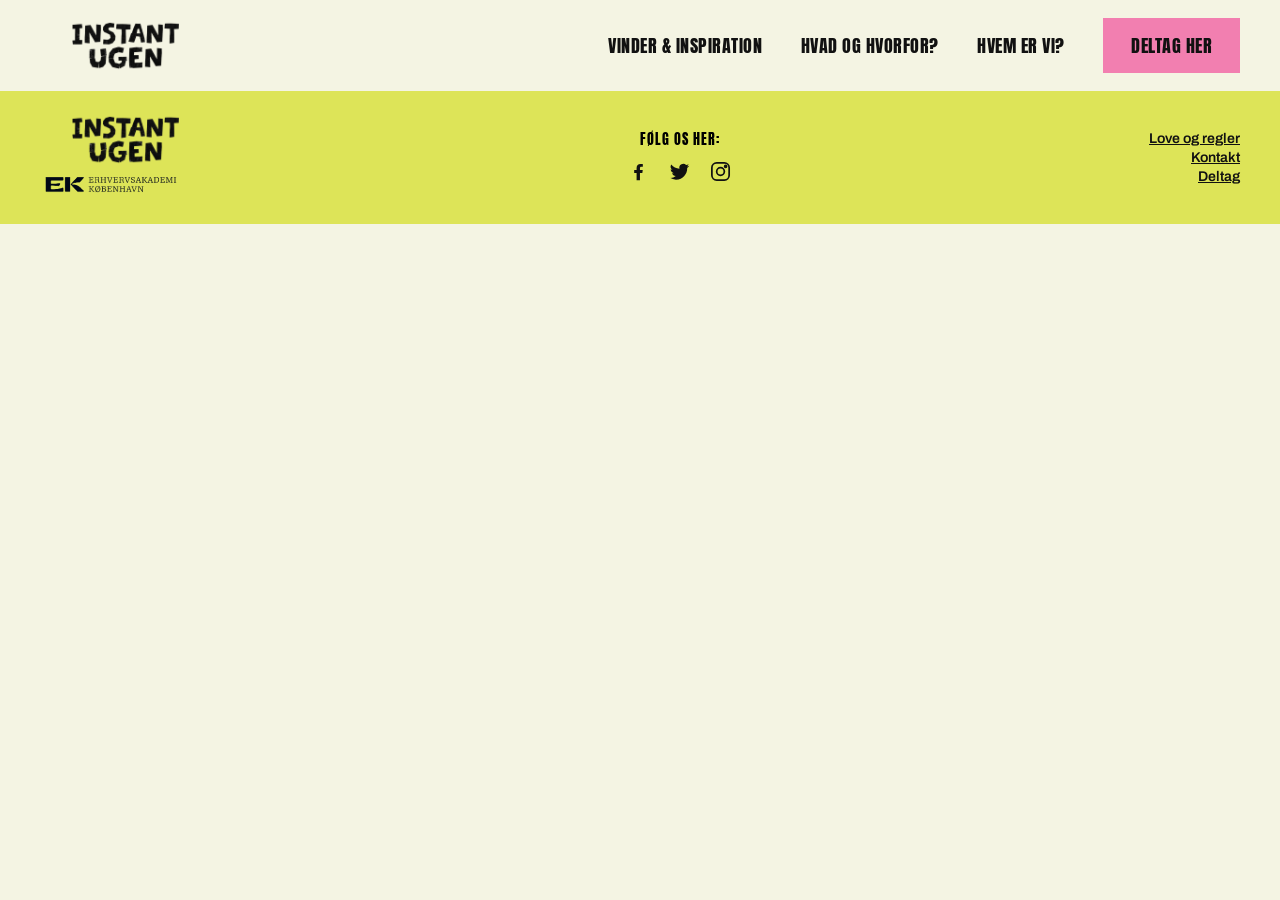
==== deltag.html @ 7922cf74 "Add initial HTML and CSS files for the project - Created deltag.html, index.html, and inspiration.ht" ====
<!DOCTYPE html>
<html lang="da">
<head>
    <meta charset="UTF-8">
    <meta name="viewport" content="width=device-width, initial-scale=1.0">
    <title>Deltag</title>
         <link rel="stylesheet" href="css/generel.css" />
    <style>
      @import url("https://fonts.googleapis.com/css2?family=Anton&family=Archivo:wght@600;700&display=swap");
    </style>
<body>
  <header class="site-header">
      <div class="logo"><img src="/billeder/logo.png" alt="logo" /></div>

      <button
        class="burger"
        id="burgerBtn"
        aria-label="Åbn menu"
        aria-expanded="false"
        aria-controls="mainNav"
      >
        <span></span>
        <span></span>
        <span></span>
      </button>

      <nav id="mainNav">
        <a href="/inspiration.html">Vinder & Inspiration</a>
        <a href="/index.html">Hvad og hvorfor?</a>
        <a href="/index.html">Hvem er vi?</a>
        <a href="/deltag.html" class="cta">Deltag her</a>
      </nav>
    </header>
    <main>
      <section></section>
    </main>
    <footer class="site-footer">
      <div class="logo">
        <img src="/billeder/logo.png" alt="logo" />
        <small><img src="/billeder/eklogo.png" alt="eklogo" /></small>
      </div>

      <div class="follow">
        <p>FØLG OS HER:</p>
        <div class="social-icons">
          <a href="#" aria-label="Facebook">
            <svg viewBox="0 0 24 24" fill="currentColor">
              <path
                d="M13.5 21v-7.5h2.5l.4-3H13.5V8.5c0-.9.25-1.5 1.55-1.5H16.5V4.35C16.2 4.3 15.2 4.2 14 4.2c-2.4 0-4 1.45-4 4.15V10.5H7.5v3H10V21h3.5z"
              />
            </svg>
          </a>
          <a href="#" aria-label="Twitter">
            <svg viewBox="0 0 24 24" fill="currentColor">
              <path
                d="M22 5.9c-.7.3-1.5.6-2.3.7.8-.5 1.5-1.3 1.8-2.3-.8.5-1.7.8-2.6 1a4.1 4.1 0 0 0-7 3.7A11.6 11.6 0 0 1 3.4 4.6a4.1 4.1 0 0 0 1.3 5.5c-.7 0-1.3-.2-1.9-.5v.1c0 2 1.4 3.6 3.3 4a4.1 4.1 0 0 1-1.9.1c.5 1.6 2 2.8 3.9 2.9A8.3 8.3 0 0 1 2 18.6a11.6 11.6 0 0 0 6.3 1.9c7.5 0 11.7-6.3 11.7-11.7v-.5c.8-.6 1.5-1.3 2-2.1z"
              />
            </svg>
          </a>
          <a href="#" aria-label="Instagram">
            <svg
              viewBox="0 0 24 24"
              fill="none"
              stroke="currentColor"
              stroke-width="1.8"
            >
              <rect x="3" y="3" width="18" height="18" rx="5" />
              <circle cx="12" cy="12" r="4" />
              <circle cx="17.3" cy="6.7" r="1" />
            </svg>
          </a>
        </div>
      </div>

      <div class="legal-links">
        <a href="#">Love og regler</a>
        <a href="#">Kontakt</a>
        <a href="#">Deltag</a>
      </div>
    </footer>
    <script>
      const burgerBtn = document.getElementById("burgerBtn");
      const mainNav = document.getElementById("mainNav");

      burgerBtn.addEventListener("click", () => {
        const isOpen = mainNav.classList.toggle("open");
        burgerBtn.classList.toggle("open");
        burgerBtn.setAttribute("aria-expanded", isOpen);
      });
    </script>
</body>
</html>
---- css/generel.css ----
body {
  margin: 0;
  font-family: "Archivo", sans-serif;
  background: #f4f4e3;
}

a {
  color: #111;
  text-decoration: underline;
}

.logo {
  display: flex;
  flex-direction: column;

  width: 170px;
}

.logo small {
  display: flex;
  align-items: center;
  gap: 4px;
  margin-top: 6px;
}

/* FOOTER  */
.site-footer {
  background: #dde458;
  padding: clamp(14px, 2.5vw, 22px) clamp(16px, 4vw, 40px);
  display: flex;
  align-items: center;
  justify-content: space-between;
  flex-wrap: wrap;
  row-gap: 16px;
  column-gap: clamp(16px, 3vw, 40px);
}

.site-footer .follow {
  text-align: center;
  flex-shrink: 0;
}
/* følg os her tekst */
.site-footer .follow p {
  margin: 0 0 10px;
  font-family: "Anton", sans-serif;
  font-size: clamp(12px, 1.1vw, 15px);
  letter-spacing: 1px;
  white-space: nowrap;
}

/* ikoner */
.site-footer .social-icons {
  display: flex;
  gap: 18px;
  justify-content: center;
}

.site-footer .social-icons svg {
  width: clamp(20px, 1.8vw, 26px);
  height: clamp(20px, 1.8vw, 26px);
}
/* links til footer skrift*/
.site-footer .legal-links {
  display: flex;
  flex-direction: column;
  gap: 4px;
  font-size: clamp(13px, 1.1vw, 15px);
  font-weight: 600;
  text-align: right;
  flex-shrink: 0;
}

/* ====== HEADER (bottom cream bar with nav in the design) ====== */
.site-header {
  background: #f4f4e3;
  padding: clamp(12px, 2.2vw, 18px) clamp(16px, 4vw, 40px);
  display: flex;
  align-items: center;
  justify-content: space-between;
  flex-wrap: wrap;
  row-gap: 14px;
  column-gap: clamp(16px, 3vw, 40px);
  position: relative;
}
/* links i header  */
.site-header nav {
  display: flex;
  align-items: center;
  flex-wrap: wrap;
  row-gap: 10px;
  column-gap: clamp(16px, 3vw, 40px);
}

/* links i header skrift */
.site-header nav a {
  font-family: "Anton", sans-serif;
  font-size: clamp(15px, 1.4vw, 20px);
  letter-spacing: 0.5px;
  text-transform: uppercase;
  text-decoration: none;
  color: #111;
  white-space: nowrap;
}

/* deltagherknap */
.site-header .cta {
  background: #f27fb0;
  color: #111;
  font-family: "Anton", sans-serif;
  font-size: clamp(15px, 1.4vw, 20px);
  text-transform: uppercase;
  text-decoration: none;
  padding: clamp(10px, 1.4vw, 14px) clamp(18px, 2.4vw, 28px);
  white-space: nowrap;
  flex-shrink: 0;
}
/* burger-knap, skjult på desktop */
.burger {
  display: none;
  flex-direction: column;
  justify-content: space-between;
  width: 28px;
  height: 20px;
  background: none;
  border: none;
  cursor: pointer;
  padding: 0;
}

.burger span {
  display: block;
  height: 3px;
  background: #111;
  border-radius: 2px;
  transition:
    transform 0.25s ease,
    opacity 0.25s ease;
}

/* X-animation når menuen er åben */
.burger.open span:nth-child(1) {
  transform: translateY(8.5px) rotate(45deg);
}
.burger.open span:nth-child(2) {
  opacity: 0;
}
.burger.open span:nth-child(3) {
  transform: translateY(-8.5px) rotate(-45deg);
}

@media (max-width: 768px) {
  .burger {
    display: flex;
  }

  .site-header nav {
    display: none;
    flex-direction: column;
    align-items: flex-start;
    width: 100%;
    gap: 14px;
    margin-top: 14px;
  }

  .site-header nav.open {
    display: flex;
  }
}
/* Below this, stack everything vertically (true small-screen fallback) */
@media (max-width: 560px) {
  .site-footer {
    flex-direction: column;
    align-items: flex-start;
  }
  .site-footer .follow,
  .site-header .cta {
    align-self: flex-start;
  }
  .site-footer .legal-links {
    text-align: left;
  }
}
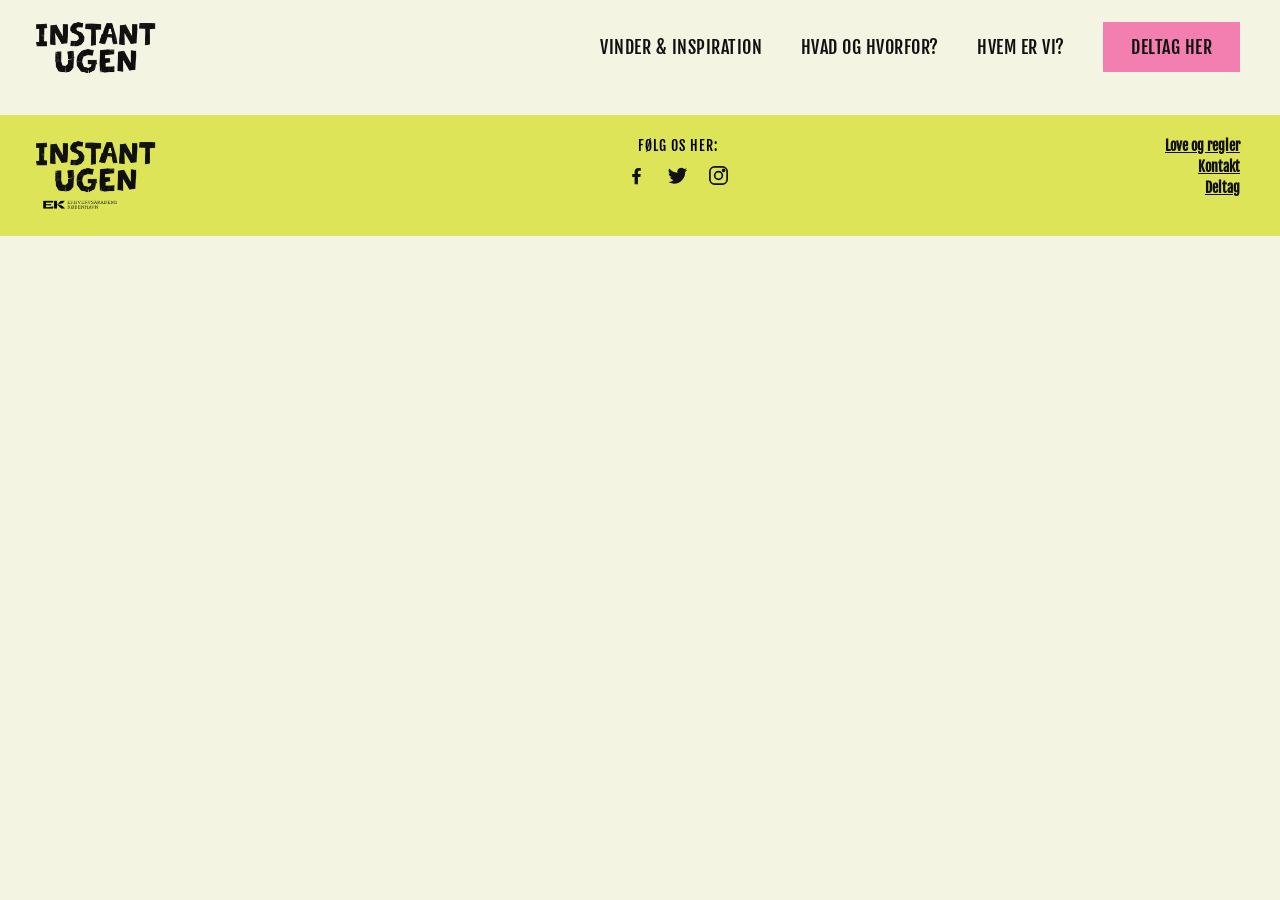
==== commit 49cad45b: "Update font styles and enhance layout for consistency across pages" ====
--- a/deltag.html
+++ b/deltag.html
@@ -6,8 +6,8 @@
     <title>Deltag</title>
          <link rel="stylesheet" href="css/generel.css" />
     <style>
-      @import url("https://fonts.googleapis.com/css2?family=Anton&family=Archivo:wght@600;700&display=swap");
-    </style>
+      
+     @import url("https://fonts.googleapis.com/css2?family=Dela+Gothic+One&family=Fjalla+One&display=swap");</style>
 <body>
   <header class="site-header">
       <div class="logo"><img src="/billeder/logo.png" alt="logo" /></div>
--- a/css/generel.css
+++ b/css/generel.css
@@ -1,9 +1,24 @@
+/* generel tekst */
+h1{
+  font-family: "fjalla one", sans-serif;
+  font-size: 40pt;
+  letter-spacing: 1px;
+}h2{
+  font-family: "fjalla one", sans-serif;
+  font-size: 30pt;
+  letter-spacing: 1px;}
+  h3{font-family: "fjalla one", sans-serif;
+  font-size: 20pt;
+  letter-spacing: 1px;}
+p {font-family: "inter", sans-serif;
+  font-size: 12pt;}
+  
 body {
   margin: 0;
-  font-family: "Archivo", sans-serif;
+  font-family: "fjalla one", sans-serif;
   background: #f4f4e3;
 }
-
+main{margin:20px;}
 a {
   color: #111;
   text-decoration: underline;
@@ -12,15 +27,20 @@
 .logo {
   display: flex;
   flex-direction: column;
-
-  width: 170px;
+  width: 190px;
+  margin-left: -40px;
 }
 
 .logo small {
   display: flex;
   align-items: center;
   gap: 4px;
-  margin-top: 6px;
+  margin-top: 2px;
+}
+
+.logo small img {
+  width: 80px;
+   margin-left: 40px;
 }
 
 /* FOOTER  */
@@ -28,7 +48,6 @@
   background: #dde458;
   padding: clamp(14px, 2.5vw, 22px) clamp(16px, 4vw, 40px);
   display: flex;
-  align-items: center;
   justify-content: space-between;
   flex-wrap: wrap;
   row-gap: 16px;
@@ -42,7 +61,7 @@
 /* følg os her tekst */
 .site-footer .follow p {
   margin: 0 0 10px;
-  font-family: "Anton", sans-serif;
+  font-family: "fjalla one", sans-serif;
   font-size: clamp(12px, 1.1vw, 15px);
   letter-spacing: 1px;
   white-space: nowrap;
@@ -70,7 +89,7 @@
   flex-shrink: 0;
 }
 
-/* ====== HEADER (bottom cream bar with nav in the design) ====== */
+/* HEADER */
 .site-header {
   background: #f4f4e3;
   padding: clamp(12px, 2.2vw, 18px) clamp(16px, 4vw, 40px);
@@ -80,7 +99,8 @@
   flex-wrap: wrap;
   row-gap: 14px;
   column-gap: clamp(16px, 3vw, 40px);
-  position: relative;
+  position: sticky;
+  top: 0;
 }
 /* links i header  */
 .site-header nav {
@@ -93,7 +113,7 @@
 
 /* links i header skrift */
 .site-header nav a {
-  font-family: "Anton", sans-serif;
+  font-family: "fjalla one", sans-serif;
   font-size: clamp(15px, 1.4vw, 20px);
   letter-spacing: 0.5px;
   text-transform: uppercase;
@@ -106,7 +126,7 @@
 .site-header .cta {
   background: #f27fb0;
   color: #111;
-  font-family: "Anton", sans-serif;
+  font-family: "fjalla one", sans-serif;
   font-size: clamp(15px, 1.4vw, 20px);
   text-transform: uppercase;
   text-decoration: none;
@@ -166,8 +186,8 @@
     display: flex;
   }
 }
-/* Below this, stack everything vertically (true small-screen fallback) */
-@media (max-width: 560px) {
+
+@media (max-width: 500px) {
   .site-footer {
     flex-direction: column;
     align-items: flex-start;
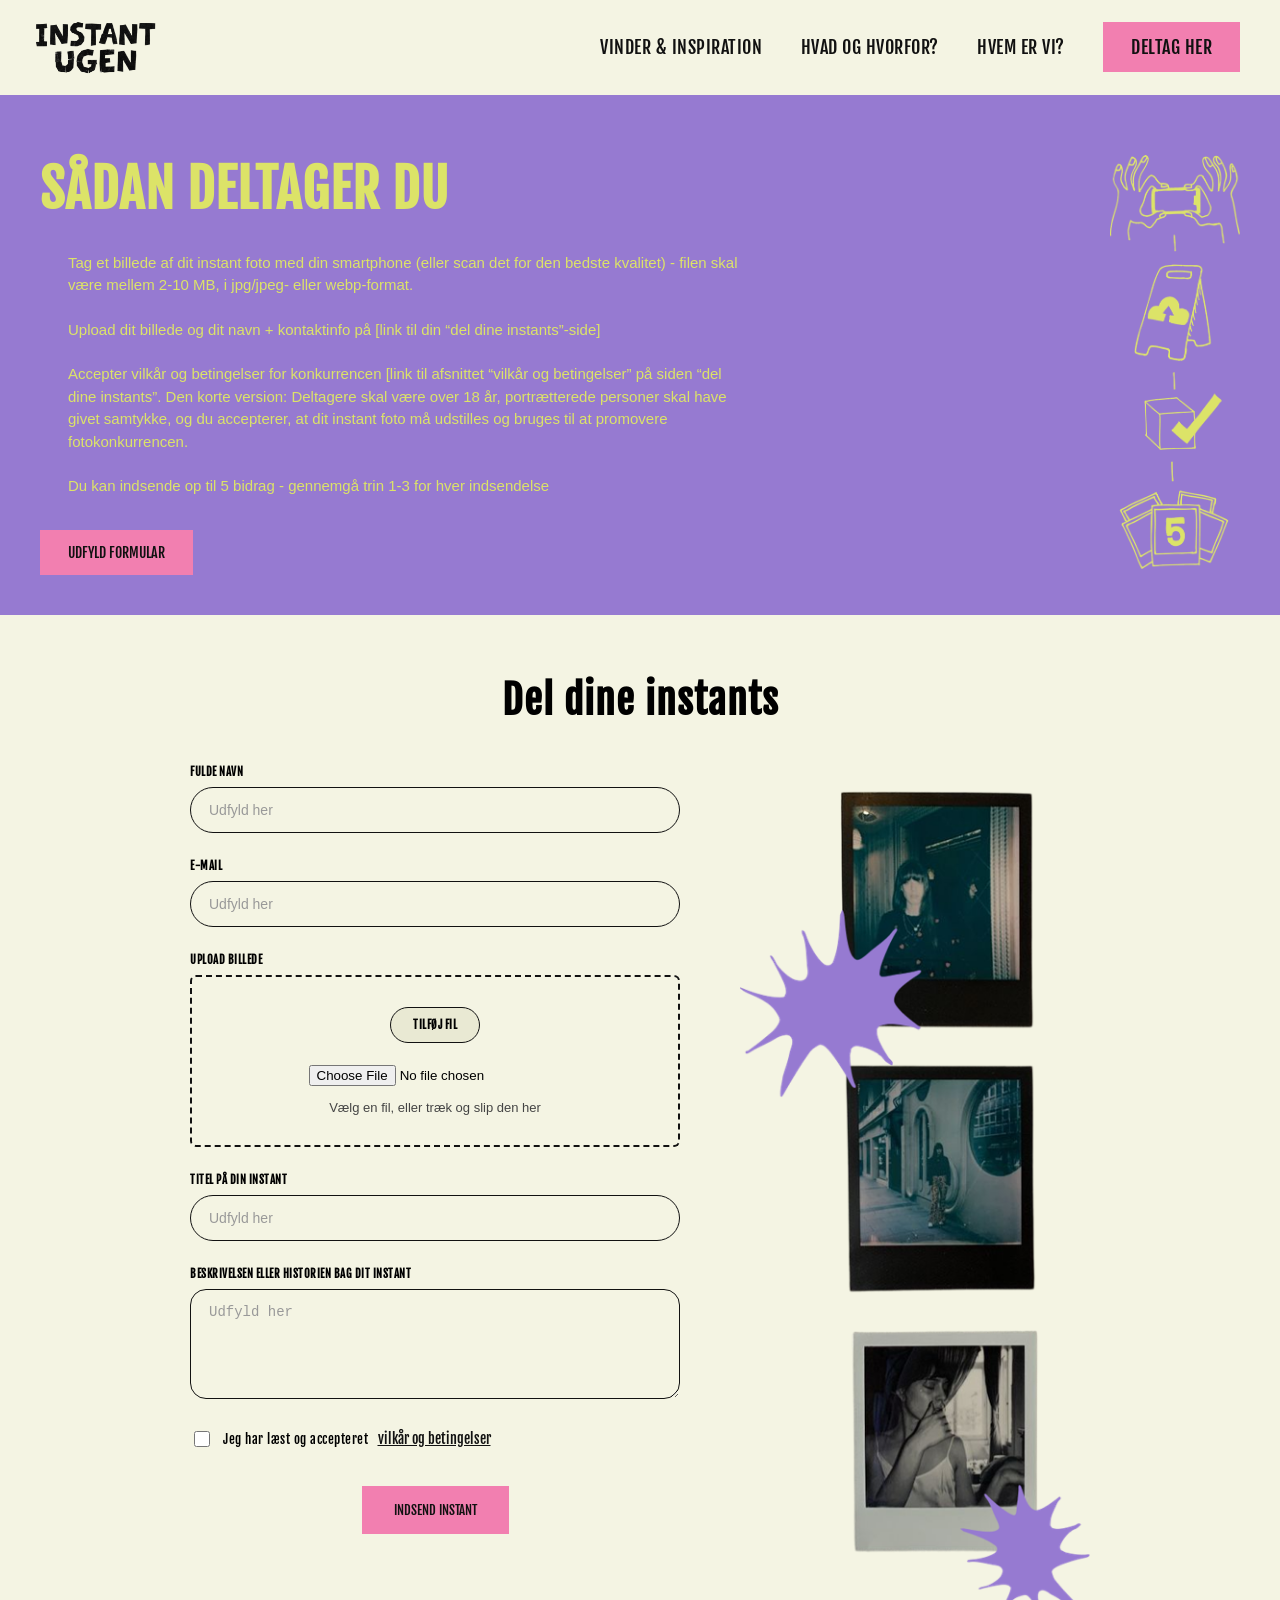
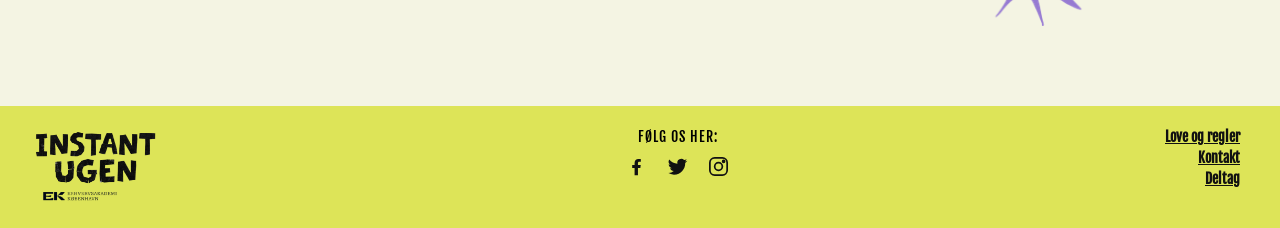
==== commit e63c75e2: "Refactor code structure for improved readability and maintainability" ====
--- a/deltag.html
+++ b/deltag.html
@@ -5,6 +5,7 @@
     <meta name="viewport" content="width=device-width, initial-scale=1.0">
     <title>Deltag</title>
          <link rel="stylesheet" href="css/generel.css" />
+         <link rel="stylesheet" href="css/deltag.css" />
     <style>
       
      @import url("https://fonts.googleapis.com/css2?family=Dela+Gothic+One&family=Fjalla+One&display=swap");</style>
@@ -32,15 +33,97 @@
       </nav>
     </header>
     <main>
-      <section></section>
-    </main>
-    <footer class="site-footer">
-      <div class="logo">
-        <img src="/billeder/logo.png" alt="logo" />
-        <small><img src="/billeder/eklogo.png" alt="eklogo" /></small>
+      <section class="deltaghowto">
+        <div class="content1"><h1>SÅDAN DELTAGER DU</h1>
+        <p>Tag et billede af dit instant foto med din smartphone (eller scan det for den bedste kvalitet) - filen skal være mellem 2-10 MB, i jpg/jpeg- eller webp-format.</p>
+        <p>Upload dit billede og dit navn + kontaktinfo på [link til din “del dine instants”-side]</p>
+        <p>Accepter vilkår og betingelser for konkurrencen [link til afsnittet “vilkår og betingelser” på siden “del dine instants”. Den korte version: Deltagere skal være over 18 år, portrætterede personer skal have givet samtykke, og du accepterer, at dit instant foto må udstilles og bruges til at promovere fotokonkurrencen.</p>
+        <p>Du kan indsende op til 5 bidrag - gennemgå trin 1-3 for hver indsendelse</p><a href="#" class="cta-deltag">Udfyld formular</a></div>
+        <div class="infografik"><img src="/billeder/infografik.png" alt="infografik" /></div>
+      </section>
+    <div class="instants-wrap">
+  <div class="instants-grid">
+
+    <section class="delinstants">
+  <h2>Del dine instants</h2>
+
+  <div class="delinstants-wrap">
+    <form class="instant-form" id="instantsForm">
+      <div class="field">
+        <label for="fullName">Fulde navn</label>
+        <input type="text" id="fullName" name="fullName" placeholder="Udfyld her" required>
       </div>
 
-      <div class="follow">
+      <div class="field">
+        <label for="email">E-mail</label>
+        <input type="email" id="email" name="email" placeholder="Udfyld her" required>
+      </div>
+
+      <div class="field">
+        <label for="fileInput">Upload billede</label>
+        <div class="upload-box" id="uploadBox">
+          <label class="upload-btn" for="fileInput">Tilføj fil</label>
+          <input type="file" id="fileInput" name="fileInput" accept="image/*">
+          <p id="uploadHint">Vælg en fil, eller træk og slip den her</p>
+        </div>
+      </div>
+
+      <div class="field">
+        <label for="instantTitle">Titel på din instant</label>
+        <input type="text" id="instantTitle" name="instantTitle" placeholder="Udfyld her">
+      </div>
+
+      <div class="field">
+        <label for="instantDescription">Beskrivelsen eller historien bag dit instant</label>
+        <textarea id="instantDescription" name="instantDescription" placeholder="Udfyld her"></textarea>
+      </div>
+
+<div class="checkbox-row">
+  <input type="checkbox" id="terms" name="terms" required>
+  <label for="terms">Jeg har læst og accepteret <button type="button" class="terms-link" id="openTerms">vilkår og betingelser</button></label>
+</div>
+
+      <button type="submit" class="cta-indsend">Indsend instant</button>
+    </form>
+
+    <div class="formular-billede">
+      <img src="/billeder/formularpic1.png" alt="Stak af polaroidbilleder">
+    </div>
+  </div>
+  <div class="terms-modal" id="termsModal">
+  <div class="terms-modal-content">
+    <button class="terms-modal-close" id="closeTerms" aria-label="Luk">&times;</button>
+    <h2>Vilkår og betingelser</h2>
+   
+   <p>Deltagelse</p>
+      <p>Deltagere skal være over 18 år, portrætterede personer skal have givet samtykke,
+      og du accepterer, at dit instant foto må udstilles og bruges til at promovere fotokonkurrencen.
+    </p>
+    </strong><p>Instant foto</p>
+    <p>Hver indsendelse skal være et analogt instant-foto - ikke en digital montage lavet i et fotoredigeringsprogram. Instant-fotoet kan laves på forskellige måder; med analoge instant-kameraer, digitale instant-kameraer som f.eks. Fujifilm EVO eller scan-og-print-udstyr som f.eks. Polaroid Lab. Instant-fotoet må gerne manipuleres med analoge processer - arrangørerne opfordrer til at eksperimentere med instant fotografering. Indsendelsen kan skildre instant-fotoet på mange måder: Som en flad scanning med eller uden instant-rammen, som et foto, der viser instantet i en ramme, på væggen osv. Instant-fotoet behøver ikke kun at være ét foto: Det kan være et panorama eller en collage af flere instants, der udgør én indsendelse. Så der er en vis kunstnerisk frihed</p>   
+ <h3>Samtykke</h3>
+ <p>Det er ikke tilladt at uploade fotografier af personer, der ikke har givet samtykke til offentliggørelsen af ​​billedet. Billeder af personer i private eller pinlige situationer, uanset om de er fotograferet på et offentligt sted, er ikke tilladt.
+</p><h3>Juridiske aspekter</h3>
+<p>Arrangørerne forbeholder sig retten til at diskvalificere enhver deltager, der overtræder disse betingelser. Arrangørerne påtager sig intet ansvar for tab, skade eller personskade, der måtte opstå som følge af deltagelse i konkurrencen eller brug af præmier. Deltagerne fritager arrangørerne for ethvert krav, søgsmål eller ansvar i forbindelse med deres deltagelse i konkurrencen.</p>
+ <h3>Antal bidrag</h3>
+ <p>Du kan deltage i konkurrencen med i alt fem bidrag.</p>
+<h3>Brugsrettigheder</h3><p>Ved at indsende et eller flere billeder og dermed deltage i konkurrencen accepterer du, at billedet må bruges til promovering af fotokonkurrencen og muligvis i fysiske udstillingslokaler bagefter. Arrangørerne vil kreditere deltagerne, hvor det er praktisk og rimeligt muligt.</p></div>
+<h3>
+Ophavsret</h3><p>Du skal være fotografen af de indsendte instant fotos samt have rettighederne til at offentliggøre dem. Billederne skal være fri for tredjepartsrettigheder. Som deltager beholder du ophavsretten til de indsendte fotos. Ved at indsende fotos til konkurrencen giver du arrangørerne en ikke-eksklusiv licens til at bruge, reproducere og offentliggøre de indsendte fotos i forbindelse med promoveringen af ​​konkurrencen, herunder på sociale medieplatforme, hjemmesider og i trykte materialer. Arrangørerne vil kreditere deltagerne, hvor det er praktisk og rimeligt.
+</p><h3>Annoncering af vinderne</h3>
+<p>Vinderne af konkurrencen vil blive annonceret på Instant Ugens officielle hjemmeside og/eller sociale medieplatforme. Ved at deltage i konkurrencen giver du samtykke til offentliggørelse af navn samt at indsendte fotos bruges til markedsføring af konkurrencen.</p></div>
+</section>
+
+
+</main>
+
+<footer class="site-footer">
+  <div class="logo">
+    <img src="/billeder/logo.png" alt="logo" />
+    <small><img src="/billeder/eklogo.png" alt="eklogo" /></small>
+  </div>
+
+<div class="follow">
         <p>FØLG OS HER:</p>
         <div class="social-icons">
           <a href="#" aria-label="Facebook">
@@ -72,12 +155,12 @@
         </div>
       </div>
 
-      <div class="legal-links">
-        <a href="#">Love og regler</a>
-        <a href="#">Kontakt</a>
-        <a href="#">Deltag</a>
-      </div>
-    </footer>
+  <div class="legal-links">
+    <a href="#">Love og regler</a>
+    <a href="#">Kontakt</a>
+    <a href="#">Deltag</a>
+  </div>
+</footer>
     <script>
       const burgerBtn = document.getElementById("burgerBtn");
       const mainNav = document.getElementById("mainNav");
@@ -87,6 +170,25 @@
         burgerBtn.classList.toggle("open");
         burgerBtn.setAttribute("aria-expanded", isOpen);
       });
+      const termsModal = document.getElementById("termsModal");
+const openTerms = document.getElementById("openTerms");
+const closeTerms = document.getElementById("closeTerms");
+
+openTerms.addEventListener("click", () => {
+  termsModal.classList.add("open");
+});
+
+closeTerms.addEventListener("click", () => {
+  termsModal.classList.remove("open");
+});
+
+// Luk hvis man klikker udenfor selve boksen
+termsModal.addEventListener("click", (e) => {
+  if (e.target === termsModal) {
+    termsModal.classList.remove("open");
+  }
+});
     </script>
+    
 </body>
 </html>
--- a/css/generel.css
+++ b/css/generel.css
@@ -1,24 +1,34 @@
 /* generel tekst */
-h1{
+h1 {
   font-family: "fjalla one", sans-serif;
   font-size: 40pt;
   letter-spacing: 1px;
-}h2{
+}
+h2 {
   font-family: "fjalla one", sans-serif;
   font-size: 30pt;
-  letter-spacing: 1px;}
-  h3{font-family: "fjalla one", sans-serif;
+  letter-spacing: 1px;
+}
+
+h3 {
+  font-family: "fjalla one", sans-serif;
   font-size: 20pt;
-  letter-spacing: 1px;}
-p {font-family: "inter", sans-serif;
-  font-size: 12pt;}
-  
+  letter-spacing: 1px;
+}
+
+p {
+  font-family: "inter", sans-serif;
+  font-size: 12pt;
+}
+
 body {
   margin: 0;
   font-family: "fjalla one", sans-serif;
   background: #f4f4e3;
 }
-main{margin:20px;}
+main {
+  margin: 20px;
+}
 a {
   color: #111;
   text-decoration: underline;
@@ -40,7 +50,7 @@
 
 .logo small img {
   width: 80px;
-   margin-left: 40px;
+  margin-left: 40px;
 }
 
 /* FOOTER  */
@@ -191,6 +201,8 @@
   .site-footer {
     flex-direction: column;
     align-items: flex-start;
+    display: grid;
+    grid-template-columns: 1fr 1fr 1fr;
   }
   .site-footer .follow,
   .site-header .cta {
--- a/css/deltag.css
+++ b/css/deltag.css
@@ -0,0 +1,283 @@
+.deltaghowto {
+  display: flex;
+  justify-content: space-between;
+  align-items: flex-start;
+  background-color: #967ad1;
+  padding: 60px 40px;
+  gap: 40px;
+  margin: -20px;
+}
+
+.content1 {
+  /* width: 50%; */
+  max-width: 700px;
+  padding: 0;
+}
+
+.content1 h1 {
+  color: #dce368;
+  margin: 0 0 30px;
+  letter-spacing: 1px;
+}
+
+/* bullet-punkter ud af de almindelige <p>-tags */
+.content1 p {
+  color: #dce368;
+  font-size: 15px;
+  line-height: 1.5;
+  margin: 0 0 22px;
+  padding-left: 28px;
+}
+
+/* knappen */
+.cta-deltag {
+  display: inline-block;
+  margin-top: 10px;
+  background: #f27fb0;
+  color: #111;
+  font-size: 14px;
+  text-transform: uppercase;
+  text-decoration: none;
+  padding: 14px 28px;
+}
+.cta-deltag:hover {
+  background: #f4e3f0;
+  color: #111;
+  text-decoration: none;
+}
+.infografik {
+  display: flex;
+  place-content: center;
+  width: 130px;
+  flex-shrink: 0;
+}
+
+.infografik img {
+  max-width: 100%;
+  height: auto;
+}
+
+@media (max-width: 768px) {
+  .deltaghowto {
+    background-color: #967ad1;
+    flex-direction: column;
+    align-items: center;
+  }
+  .content1 {
+    max-width: 100%;
+  }
+  .content1 p {
+    padding-left: 0;
+  }
+  .infografik {
+    width: 100px;
+    display: none;
+  }
+}
+
+.delinstants {
+  background: #f4f4e3;
+  padding: 60px 20px 80px;
+  text-align: center;
+  margin:-20px;
+}
+
+.delinstants h2 {
+  letter-spacing: 1px;
+  margin: 0 0 40px;
+}
+
+/* wrapper: form + billede side om side */
+.delinstants-wrap {
+  display: flex;
+  justify-content: center;
+  align-items: flex-start;
+  gap: 60px;
+  max-width: 900px;
+  margin: 0 auto;
+  text-align: left;
+}
+
+/* form */
+.instant-form {
+  width: 100%;
+  /* max-width: 380px; */
+  display: flex;
+  flex-direction: column;
+  gap: 26px;
+}
+
+.field label,
+.checkbox-row label {
+  display: block;
+  font-weight: 700;
+  font-size: 11px;
+  text-transform: uppercase;
+  letter-spacing: 0.5px;
+  margin-bottom: 8px;
+}
+
+.instant-form input[type="text"],
+.instant-form input[type="email"],
+.instant-form textarea {
+  width: 100%;
+  box-sizing: border-box;
+  border: 1.5px solid #111;
+  border-radius: 24px;
+  padding: 14px 18px;
+  font-size: 14px;
+  background: #f4f4e3;
+  color: #111;
+}
+
+.instant-form textarea {
+  border-radius: 16px;
+  resize: vertical;
+  min-height: 110px;
+}
+
+.instant-form input::placeholder,
+.instant-form textarea::placeholder {
+  color: #999;
+}
+
+/* upload boks */
+.upload-box {
+  border: 2px dashed #111;
+  border-radius: 6px;
+  padding: 30px 20px;
+  display: flex;
+  flex-direction: column;
+  align-items: center;
+  gap: 14px;
+  text-align: center;
+}
+
+.upload-btn {
+  background: #e9e9d3;
+  border: 1px solid #111;
+  border-radius: 20px;
+  padding: 10px 22px;
+  font-weight: 700;
+  font-size: 13px;
+  cursor: pointer;
+}
+
+.upload-box p {
+  margin: 0;
+  font-size: 13px;
+  color: #444;
+}
+
+/* checkbox */
+.checkbox-row {
+  display: flex;
+  align-items: flex-start;
+  gap: 10px;
+}
+
+.checkbox-row label {
+  margin: 0;
+  font-weight: 400;
+  text-transform: none;
+  font-size: 13px;
+}
+
+.checkbox-row input[type="checkbox"] {
+  width: 16px;
+  height: 16px;
+  margin-top: 2px;
+  flex-shrink: 0;
+}
+
+.checkbox-row a {
+  font-weight: 700;
+}
+
+/* submit-knap */
+.cta-indsend {
+  align-self: center;
+  background: #f27fb0;
+  border: none;
+  color: #111;
+  font-family: "fjalla one", sans-serif;
+  font-size: 13px;
+  text-transform: uppercase;
+  padding: 16px 32px;
+  cursor: pointer;
+  margin-top: 10px;
+}
+
+/* billedet ved siden af formularen */
+.formular-billede {
+  flex-shrink: 0;
+  max-width: 350px;
+}
+
+.formular-billede img {
+  max-width: 100%;
+  height: auto;
+  display: block;
+  border-radius: 8px;
+}
+
+/* mobil: stak i stedet for side om side */
+@media (max-width: 768px) {
+  .delinstants-wrap {
+    flex-direction: column;
+    align-items: center;
+  }
+  .formular-billede img {
+    display: none;
+  }
+}
+.terms-link {
+  color: #111;
+  text-decoration: underline;
+  font-size: 14px;
+  border: none;
+  background: none;
+  cursor: pointer;
+  font-family: "fjalla one", sans-serif;
+}
+
+.terms-modal {
+  display: none;
+  position: fixed;
+  inset: 0;
+  background: rgba(0, 0, 0, 0.5);
+  z-index: 1000;
+  justify-content: center;
+  align-items: center;
+  padding: 20px;
+}
+
+.terms-modal.open {
+  display: flex;
+}
+
+.terms-modal-content {
+  background: #f4f4e3;
+  border-radius: 12px;
+  max-width: 500px;
+  width: 100%;
+  max-height: 80vh;
+  overflow-y: auto;
+  padding: 40px 30px;
+  position: relative;
+}
+
+.terms-modal-content h2 {
+  margin-top: 0;
+}
+
+.terms-modal-close {
+  position: absolute;
+  top: 12px;
+  right: 16px;
+  background: none;
+  border: none;
+  font-size: 24px;
+  cursor: pointer;
+  line-height: 1;
+}
